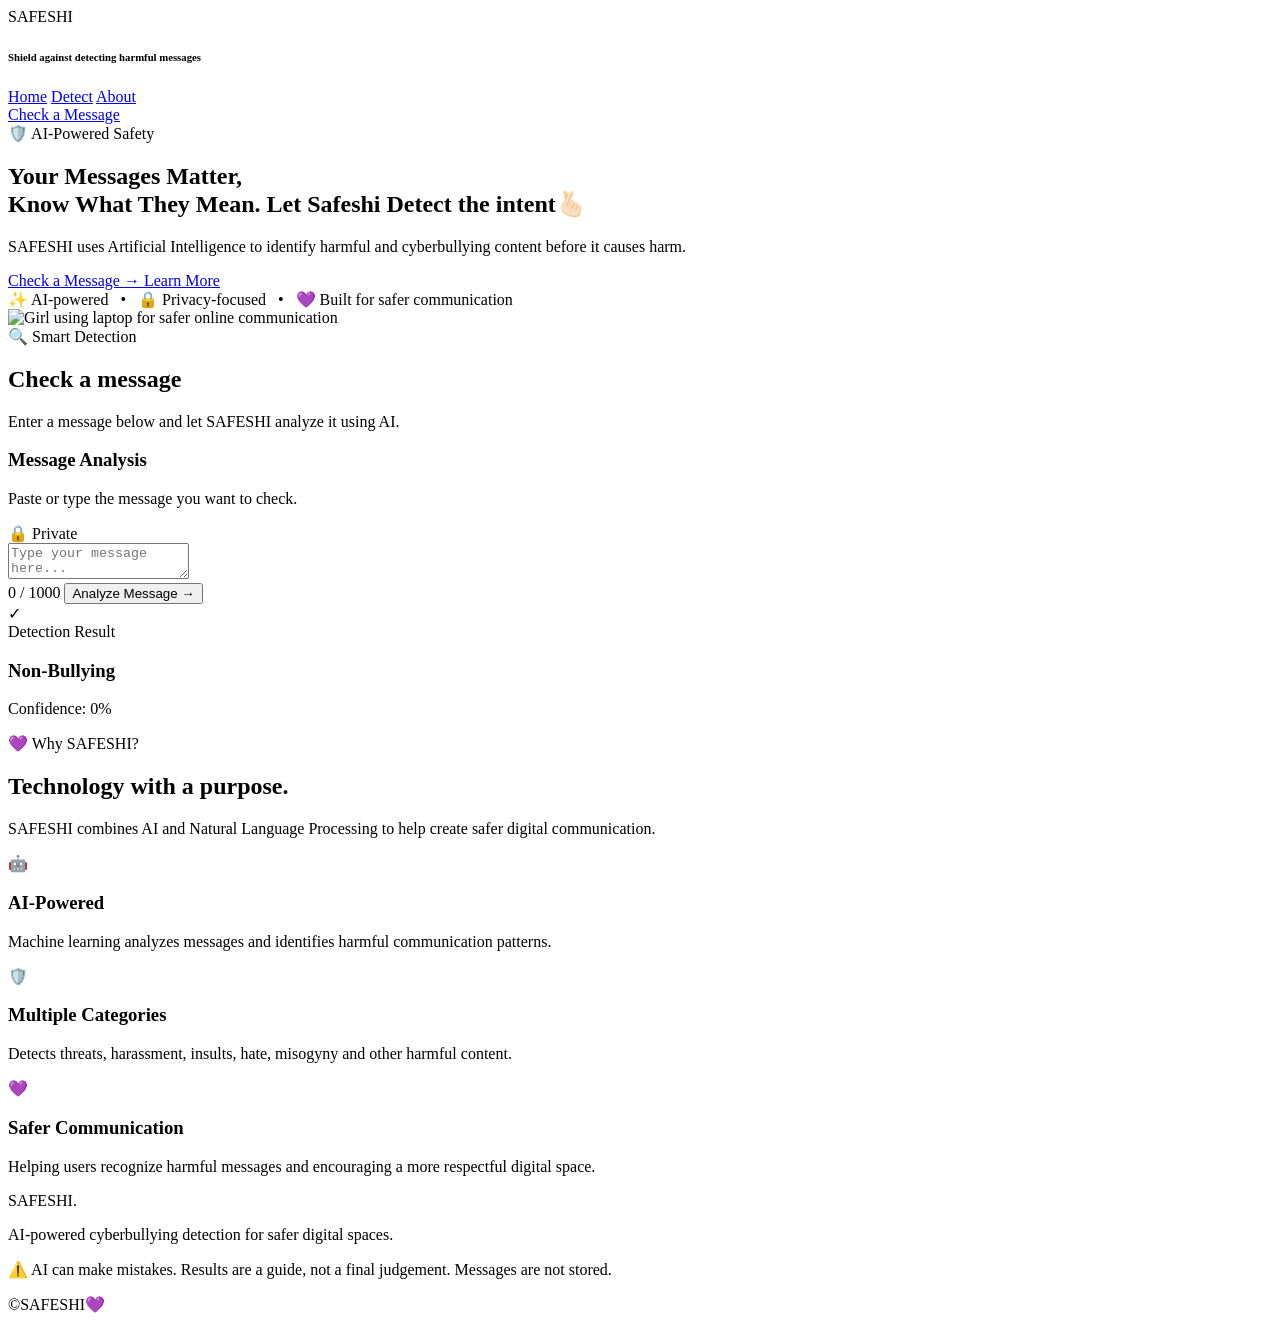
==== index.html @ 0d562625 "Rename frontend/safeshi.html to index.html" ====
<!DOCTYPE html>
<html lang="en">
<head>
    <meta charset="UTF-8">
    <meta name="viewport" content="width=device-width, initial-scale=1.0">

    <title>SAFESHI — AI Cyberbullying Detection</title>

    <link rel="stylesheet" href="safeshi.css">
</head>

<body>

    <!-- NAVBAR -->
    <header class="navbar">
        <div class="logo">
            SAFESHI<span></span><br>
           <h6>Shield against detecting harmful messages</h6>
            
        </div>

        <nav>
            <a href="#home">Home</a>
            <a href="#detect">Detect</a>
            <a href="#about">About</a>
        </nav>

        <a href="#detect" class="nav-button">
            Check a Message
        </a>
    </header>


    <!-- HERO SECTION -->
    <section class="hero" id="home">

        <div class="hero-content">

            <div class="tag">
                🛡️ AI-Powered Safety
            </div>

            <h1>
                Your Messages Matter,<br>
                Know What They Mean.
                <span>Let Safeshi Detect the intent🫰🏻</span>
            
            </h1>

            <p>
                SAFESHI uses Artificial Intelligence to identify
                harmful and cyberbullying content before it causes harm.
            </p>

            <div class="hero-buttons">
                <a href="#detect" class="primary-button">
                    Check a Message →
                </a>

                <a href="#about" class="secondary-button">
                    Learn More
                </a>
            </div>

            <div class="trust-text">
                ✨ AI-powered &nbsp; • &nbsp; 🔒 Privacy-focused &nbsp; • &nbsp; 💜 Built for safer communication
            </div>

        </div>


        <!-- HERO ILLUSTRATION -->
        <div class="hero-visual">

            <div class="blob"></div>

            

            <div class="illustration">
                <div class="shield">
                    <div class="hero-image">
                    <img
                    src="girl_illustration.png"
                    alt="Girl using laptop for safer online communication">
                    </div>
                </div>
            </div>



            
            

        

    </section>


    <!-- DETECTION SECTION -->
    <section class="detect-section" id="detect">

        <div class="section-heading">

            <div class="tag">
                🔍 Smart Detection
            </div>

            <h2>
                Check a message
            </h2>

            <p>
                Enter a message below and let SAFESHI analyze
                it using AI.
            </p>

        </div>


        <div class="detector-card">

            <div class="input-header">
                <div>
                    <h3>Message Analysis</h3>
                    <p>Paste or type the message you want to check.</p>
                </div>

                <span class="secure-badge">
                    🔒 Private
                </span>
            </div>


            <textarea
                id="messageInput"
                placeholder="Type your message here..."
                maxlength="1000"
            ></textarea>


            <div class="input-footer">

                <span id="characterCount">
                    0 / 1000
                </span>

                <button id="detectButton">
                    Analyze Message →
                </button>

            </div>


            <!-- RESULT -->
            <div id="resultCard" class="result-card hidden">

                <div class="result-icon" id="resultIcon">
                    ✓
                </div>

                <div class="result-content">

                    <span class="result-label">
                        Detection Result
                    </span>

                    <h3 id="resultCategory">
                        Non-Bullying
                    </h3>

                    <p id="resultConfidence">
                        Confidence: 0%
                    </p>

                </div>

            </div>

        </div>

    </section>


    <!-- FEATURES -->
    <section class="features" id="about">

        <div class="section-heading">

            <div class="tag">
                💜 Why SAFESHI?
            </div>

            <h2>
                Technology with a purpose.
            </h2>

            <p>
                SAFESHI combines AI and Natural Language Processing
                to help create safer digital communication.
            </p>

        </div>


        <div class="feature-grid">

            <div class="feature-card">
                <div class="feature-icon">🤖</div>

                <h3>AI-Powered</h3>

                <p>
                    Machine learning analyzes messages and
                    identifies harmful communication patterns.
                </p>
            </div>


            <div class="feature-card">
                <div class="feature-icon">🛡️</div>

                <h3>Multiple Categories</h3>

                <p>
                    Detects threats, harassment, insults,
                    hate, misogyny and other harmful content.
                </p>
            </div>


            <div class="feature-card">
                <div class="feature-icon">💜</div>

                <h3>Safer Communication</h3>

                <p>
                    Helping users recognize harmful messages
                    and encouraging a more respectful digital space.
                </p>
            </div>

        </div>

    </section>


    <!-- FOOTER -->
    <footer>

        <div class="footer-logo">
            SAFESHI<span>.</span>
        </div>

        <p>
            AI-powered cyberbullying detection for safer digital spaces.
        </p>
        <p>⚠️ AI can make mistakes. Results are a guide, not a final judgement. Messages are not stored.</p>

        <div class="footer-bottom">
            ©SAFESHI💜
        </div>

    </footer>


    <script src="safeshi.js"></script>

</body>
</html>
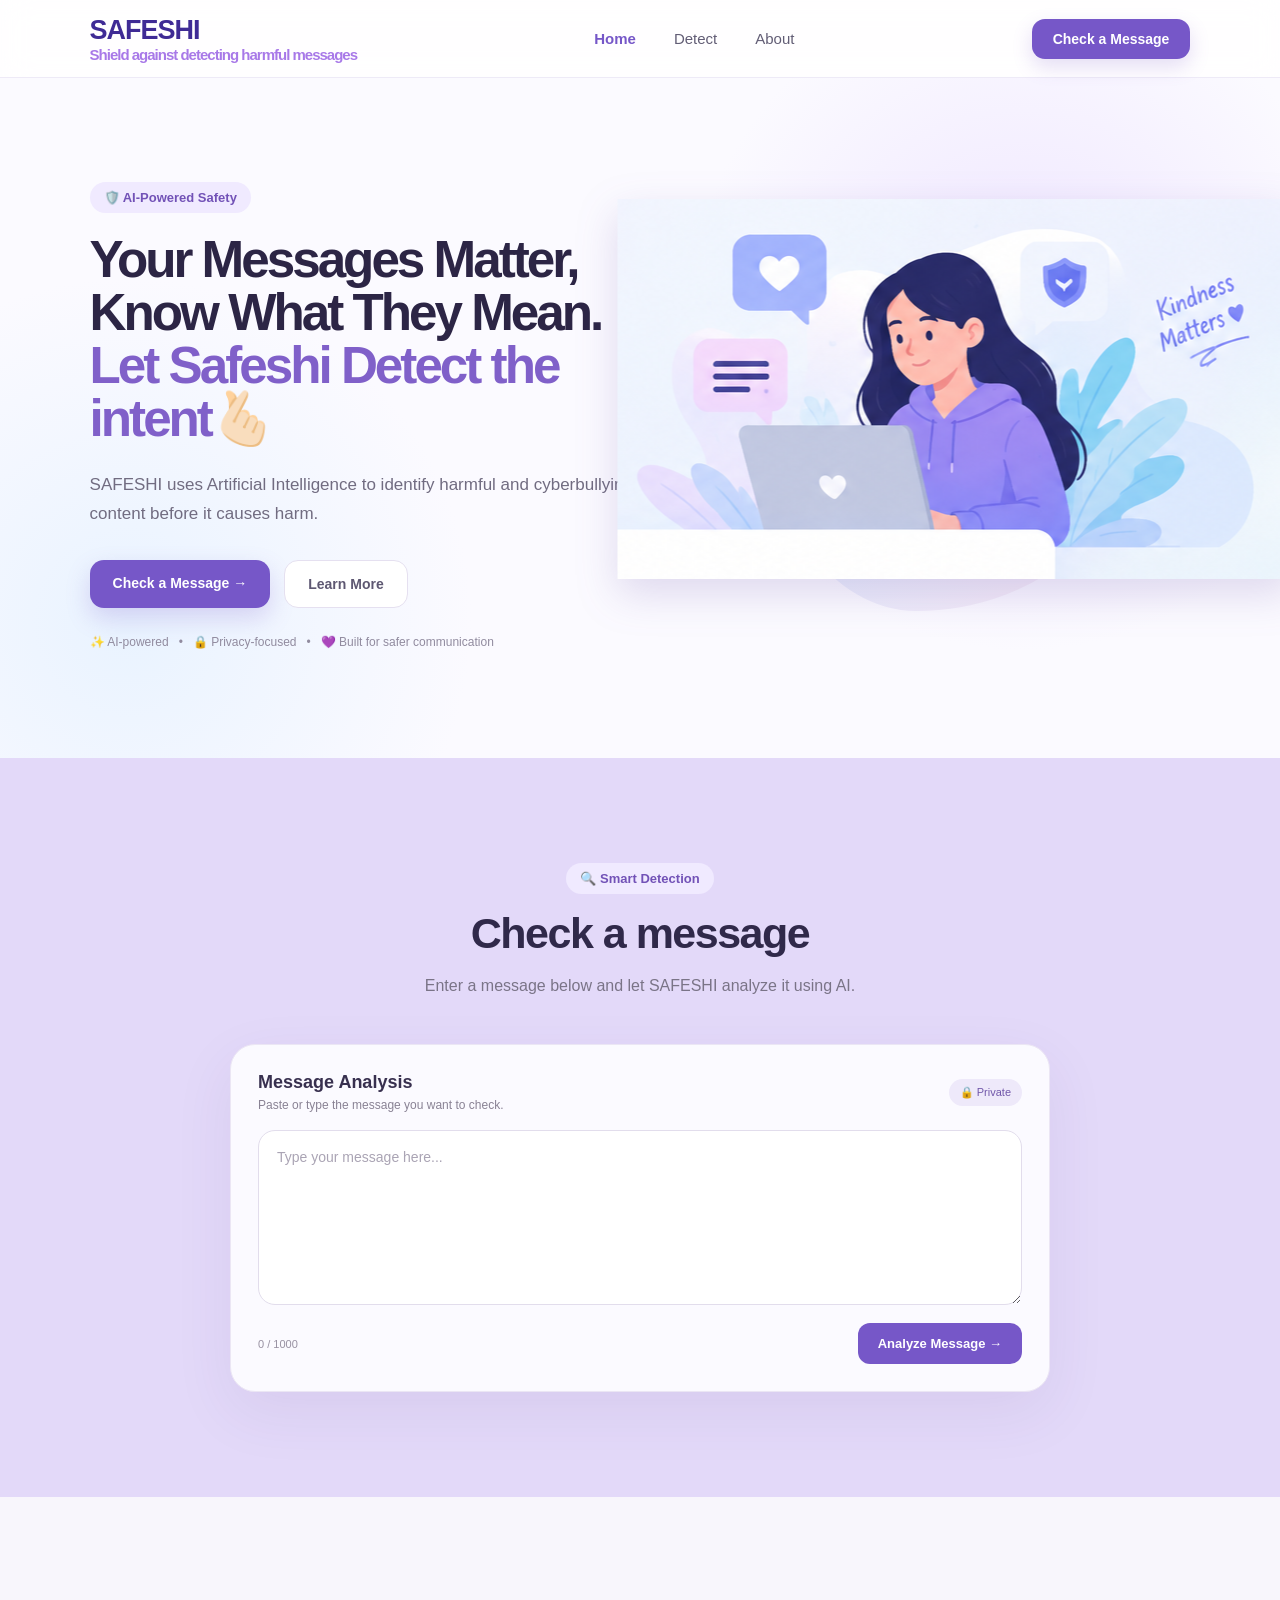
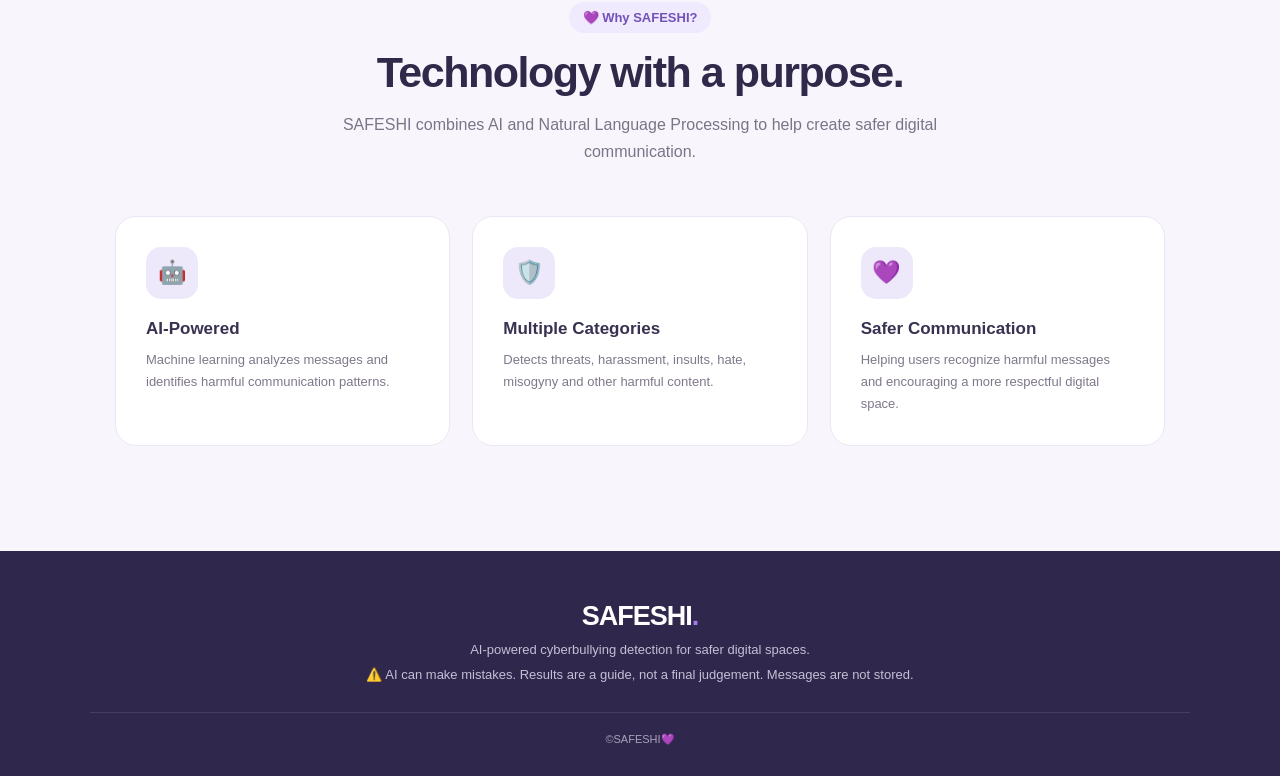
==== commit d47e311b: "updated becoz index.html is outside frontend folder while others are inside it...so we just change(/" ====
--- a/index.html
+++ b/index.html
@@ -6,7 +6,7 @@
 
     <title>SAFESHI — AI Cyberbullying Detection</title>
 
-    <link rel="stylesheet" href="safeshi.css">
+    <link rel="stylesheet" href="frontend/safeshi.css">
 </head>
 
 <body>
@@ -80,7 +80,7 @@
                 <div class="shield">
                     <div class="hero-image">
                     <img
-                    src="girl_illustration.png"
+                    src="frontend/girl_illustration.png"
                     alt="Girl using laptop for safer online communication">
                     </div>
                 </div>
@@ -263,7 +263,7 @@
     </footer>
 
 
-    <script src="safeshi.js"></script>
+    <script src="frontend/safeshi.js"></script>
 
 </body>
 </html>
--- a/frontend/safeshi.css
+++ b/frontend/safeshi.css
@@ -0,0 +1,730 @@
+
+/* ================================
+   SAFESHI — MAIN STYLES
+================================ */
+
+* {
+    margin: 0;
+    padding: 0;
+    box-sizing: border-box;
+}
+
+html {
+    scroll-behavior: smooth;
+}
+
+body {
+    font-family: "Segoe UI", Arial, sans-serif;
+    background: #fbfaff;
+    color: #25213b;
+    overflow-x: hidden;
+}
+
+
+/* ================================
+   NAVBAR
+================================ */
+
+.navbar {
+    width: 100%;
+    height: 78px;
+    padding: 0 7%;
+    display: flex;
+    align-items: center;
+    justify-content: space-between;
+    background: rgba(255, 255, 255, 0.82);
+    backdrop-filter: blur(15px);
+    position: sticky;
+    top: 0;
+    z-index: 100;
+    border-bottom: 1px solid #eeeaf7;
+}
+
+.logo,
+.footer-logo {
+    font-size: 27px;
+    font-weight: 800;
+    letter-spacing: -1px;
+    color: #3f2b95;
+}
+
+.logo span,
+.footer-logo span {
+    color: #a879e8;
+   
+}
+
+
+.logo h6 {
+    /* styles here */
+    font-size: 15px;
+    color: #a879e8;
+    
+}
+
+.navbar nav {
+    display: flex;
+    gap: 38px;
+}
+
+.navbar nav a {
+    text-decoration: none;
+    color: #625d75;
+    font-size: 15px;
+    font-weight: 500;
+    transition: 0.3s;
+}
+
+.navbar nav a:hover {
+    color: #8060c8;
+}
+
+.nav-button {
+    text-decoration: none;
+    background: #7657c8;
+    color: white;
+    padding: 12px 21px;
+    border-radius: 13px;
+    font-size: 14px;
+    font-weight: 600;
+    box-shadow: 0 8px 20px rgba(118, 87, 200, 0.2);
+    transition: 0.3s;
+}
+
+.nav-button:hover {
+    transform: translateY(-2px);
+    box-shadow: 0 12px 25px rgba(118, 87, 200, 0.28);
+}
+
+
+/* ================================
+   HERO
+================================ */
+
+.hero {
+    min-height: 680px;
+    padding: 75px 7% 80px;
+    display: flex;
+    align-items: center;
+    justify-content: space-between;
+    gap: 60px;
+    position: relative;
+    overflow: hidden;
+    background:
+        radial-gradient(circle at 80% 35%, #eee5ff 0%, transparent 30%),
+        radial-gradient(circle at 10% 80%, #e9f3ff 0%, transparent 27%),
+        #fbfaff;
+}
+
+.hero-content {
+    width: 52%;
+    position: relative;
+    z-index: 2;
+}
+
+.tag {
+    display: inline-flex;
+    align-items: center;
+    gap: 7px;
+    padding: 8px 14px;
+    border-radius: 30px;
+    background: #f0eaff;
+    color: #7252b7;
+    font-size: 13px;
+    font-weight: 600;
+    margin-bottom: 20px;
+}
+
+.hero h1 {
+    font-size: clamp(40px, 4vw, 65px);
+    line-height: 1.04;
+    letter-spacing: -3px;
+    color: #2c2545;
+    max-width: 600px;
+}
+
+.hero h1 span {
+    display: block;
+    color: #8060c9;
+}
+
+.hero p {
+    margin-top: 25px;
+    max-width: 580px;
+    color: #716c81;
+    font-size: 17px;
+    line-height: 1.7;
+}
+
+.hero-buttons {
+    display: flex;
+    gap: 14px;
+    margin-top: 32px;
+}
+
+.primary-button,
+.secondary-button {
+    text-decoration: none;
+    padding: 15px 23px;
+    border-radius: 14px;
+    font-size: 14px;
+    font-weight: 650;
+    transition: 0.3s;
+}
+
+.primary-button {
+    background: #7657c8;
+    color: white;
+    box-shadow: 0 10px 25px rgba(118, 87, 200, 0.22);
+}
+
+.primary-button:hover {
+    transform: translateY(-3px);
+}
+
+.secondary-button {
+    color: #5e5872;
+    background: white;
+    border: 1px solid #e5e0f0;
+}
+
+.secondary-button:hover {
+    border-color: #c7b9e8;
+}
+
+.trust-text {
+    margin-top: 27px;
+    font-size: 12px;
+    color: #918b9f;
+}
+
+
+/* ================================
+   HERO ILLUSTRATION
+================================ */
+
+.hero-visual {
+    width: 43%;
+    min-height: 460px;
+    position: relative;
+    display: flex;
+    justify-content: center;
+    align-items: center;
+}
+
+.blob {
+    width: 390px;
+    height: 390px;
+    position: absolute;
+    border-radius: 47% 53% 60% 40% / 43% 45% 55% 57%;
+    background: linear-gradient(
+        145deg,
+        #eee4ff,
+        #e5efff,
+        #f9e7f4
+    );
+    animation: floatingBlob 7s ease-in-out infinite;
+}
+
+@keyframes floatingBlob {
+    0%, 100% {
+        transform: rotate(0deg) scale(1);
+    }
+
+    50% {
+        transform: rotate(5deg) scale(1.03);
+    }
+}
+
+.illustration {
+    width: 310px;
+    height: 350px;
+    position: relative;
+    z-index: 2;
+}
+
+.shield {
+    position: absolute;
+    left: 50%;
+    top: 75px;
+    transform: translateX(-50%);
+    width: 135px;
+    height: 160px;
+    background: linear-gradient(145deg, #9a7de0, #6f55bd);
+    display: flex;
+    align-items: center;
+    justify-content: center;
+    font-size: 55px;
+    filter: drop-shadow(0 15px 20px rgba(93, 67, 160, 0.18));
+}
+
+
+
+
+.head {
+    width: 55px;
+    height: 55px;
+    background: #ffd8c8;
+    border-radius: 50%;
+    margin: auto;
+}
+
+.body {
+    width: 88px;
+    height: 110px;
+    margin-top: 5px;
+    border-radius: 45px 45px 15px 15px;
+    background: #91a9df;
+}
+
+.person-right .body {
+    background: #dba2ca;
+}
+
+.heart {
+    position: absolute;
+    z-index: 4;
+    left: 50%;
+    bottom: 12px;
+    transform: translateX(-50%);
+    font-size: 35px;
+}
+
+
+/* ================================
+   FLOATING CARDS
+================================ */
+
+.floating-card {
+    position: absolute;
+    z-index: 5;
+    display: flex;
+    align-items: center;
+    gap: 10px;
+    padding: 13px 16px;
+    background: rgba(255, 255, 255, 0.9);
+    border: 1px solid rgba(255, 255, 255, 0.8);
+    border-radius: 16px;
+    box-shadow: 0 15px 35px rgba(79, 61, 126, 0.12);
+    backdrop-filter: blur(10px);
+}
+
+.floating-card > div {
+    display: flex;
+    flex-direction: column;
+}
+
+.floating-card strong {
+    color: #40375c;
+    font-size: 12px;
+}
+
+.floating-card small {
+    color: #918b9f;
+    font-size: 10px;
+    margin-top: 3px;
+}
+
+.card-one {
+    top: 75px;
+    left: 0;
+    animation: floatingCard 4s ease-in-out infinite;
+}
+
+.card-two {
+    bottom: 55px;
+    right: 0;
+    animation: floatingCard 4s ease-in-out infinite reverse;
+}
+
+@keyframes floatingCard {
+    0%, 100% {
+        transform: translateY(0);
+    }
+
+    50% {
+        transform: translateY(-10px);
+    }
+}
+
+
+/* ================================
+   DETECTION SECTION
+================================ */
+
+.detect-section {
+    padding: 105px 7%;
+    background: #e3d9f9;
+}
+
+.section-heading {
+    text-align: center;
+    max-width: 650px;
+    margin: auto;
+}
+
+.section-heading .tag {
+    margin-bottom: 15px;
+}
+
+.section-heading h2 {
+    font-size: 43px;
+    letter-spacing: -1.5px;
+    color: #30294a;
+}
+
+.section-heading p {
+    margin-top: 14px;
+    color: #7a7487;
+    line-height: 1.7;
+}
+
+
+/* ================================
+   DETECTOR CARD
+================================ */
+
+.detector-card {
+    max-width: 820px;
+    margin: 45px auto 0;
+    padding: 27px;
+    background: #fbfaff;
+    border: 1px solid #ebe6f4;
+    border-radius: 25px;
+    box-shadow: 0 20px 60px rgba(74, 53, 120, 0.08);
+}
+
+.input-header {
+    display: flex;
+    justify-content: space-between;
+    align-items: center;
+    margin-bottom: 18px;
+}
+
+.input-header h3 {
+    color: #38304f;
+    font-size: 18px;
+}
+
+.input-header p {
+    color: #898294;
+    font-size: 12px;
+    margin-top: 5px;
+}
+
+.secure-badge {
+    padding: 7px 11px;
+    border-radius: 20px;
+    background: #eee9fa;
+    color: #7157aa;
+    font-size: 11px;
+}
+
+textarea {
+    width: 100%;
+    height: 175px;
+    resize: vertical;
+    border: 1px solid #e2ddec;
+    border-radius: 17px;
+    padding: 18px;
+    font-family: inherit;
+    font-size: 14px;
+    color: #373147;
+    outline: none;
+    background: white;
+    transition: 0.3s;
+}
+
+textarea::placeholder {
+    color: #aaa4b4;
+}
+
+textarea:focus {
+    border-color: #aa91dc;
+    box-shadow: 0 0 0 4px #f0ebfb;
+}
+
+.input-footer {
+    margin-top: 14px;
+    display: flex;
+    align-items: center;
+    justify-content: space-between;
+}
+
+#characterCount {
+    font-size: 11px;
+    color: #9891a2;
+}
+
+#detectButton {
+    border: none;
+    padding: 13px 20px;
+    border-radius: 12px;
+    background: #7657c8;
+    color: white;
+    font-size: 13px;
+    font-weight: 600;
+    cursor: pointer;
+    transition: 0.3s;
+}
+
+#detectButton:hover {
+    background: #6649b4;
+    transform: translateY(-2px);
+}
+
+#detectButton:disabled {
+    opacity: 0.6;
+    cursor: not-allowed;
+    transform: none;
+}
+
+
+/* ================================
+   RESULT CARD
+================================ */
+
+.result-card {
+    margin-top: 22px;
+    padding: 18px;
+    border-radius: 17px;
+    background: white;
+    border: 1px solid #e6e0f0;
+    display: flex;
+    align-items: center;
+    gap: 15px;
+}
+
+.result-card.hidden {
+    display: none;
+}
+
+.result-icon {
+    width: 48px;
+    height: 48px;
+    border-radius: 14px;
+    display: flex;
+    align-items: center;
+    justify-content: center;
+    background: #e7f7ee;
+    color: #32905a;
+    font-size: 20px;
+    font-weight: bold;
+}
+
+.result-label {
+    color: #9992a5;
+    font-size: 11px;
+}
+
+.result-content h3 {
+    margin-top: 3px;
+    color: #39314f;
+    font-size: 18px;
+}
+
+.result-content p {
+    margin-top: 4px;
+    color: #7d7689;
+    font-size: 12px;
+}
+
+
+/* ================================
+   FEATURES
+================================ */
+
+.features {
+    padding: 105px 7%;
+    background: #f8f6fc;
+}
+
+.feature-grid {
+    max-width: 1050px;
+    margin: 50px auto 0;
+    display: grid;
+    grid-template-columns: repeat(3, 1fr);
+    gap: 22px;
+}
+
+.feature-card {
+    padding: 30px;
+    background: white;
+    border: 1px solid #ebe6f3;
+    border-radius: 21px;
+    transition: 0.3s;
+}
+
+.feature-card:hover {
+    transform: translateY(-5px);
+    box-shadow: 0 15px 35px rgba(75, 57, 116, 0.08);
+}
+
+.feature-icon {
+    width: 52px;
+    height: 52px;
+    display: flex;
+    align-items: center;
+    justify-content: center;
+    border-radius: 15px;
+    background: #eee8fb;
+    font-size: 23px;
+    margin-bottom: 20px;
+}
+
+.feature-card h3 {
+    color: #39314f;
+    font-size: 17px;
+}
+
+.feature-card p {
+    color: #7f788a;
+    font-size: 13px;
+    line-height: 1.7;
+    margin-top: 10px;
+}
+
+
+/* ================================
+   FOOTER
+================================ */
+
+footer {
+    padding: 50px 7% 30px;
+    text-align: center;
+    background: #30274c;
+    color: white;
+}
+
+.footer-logo {
+    color: white;
+}
+
+footer p {
+    color: #c5bfd5;
+    margin-top: 10px;
+    font-size: 13px;
+}
+
+.footer-bottom {
+    margin-top: 30px;
+    padding-top: 20px;
+    border-top: 1px solid rgba(255, 255, 255, 0.1);
+    color: #a9a2ba;
+    font-size: 11px;
+}
+
+
+/* ================================
+   RESPONSIVE
+================================ */
+
+@media (max-width: 900px) {
+
+    .hero {
+        flex-direction: column;
+        text-align: center;
+        padding-top: 55px;
+    }
+
+    .hero-content {
+        width: 100%;
+    }
+
+    .hero p {
+        margin-left: auto;
+        margin-right: auto;
+    }
+
+    .hero-buttons {
+        justify-content: center;
+    }
+
+    .hero-visual {
+        width: 100%;
+    }
+
+    .feature-grid {
+        grid-template-columns: 1fr;
+        max-width: 500px;
+    }
+}
+
+
+@media (max-width: 650px) {
+
+    .navbar {
+        padding: 0 5%;
+    }
+
+    .navbar nav {
+        display: none;
+    }
+
+    .nav-button {
+        padding: 10px 14px;
+        font-size: 12px;
+    }
+
+    .hero {
+        padding-left: 5%;
+        padding-right: 5%;
+    }
+
+    .hero h1 {
+        font-size: 43px;
+        letter-spacing: -2px;
+    }
+
+    .hero-visual {
+        transform: scale(0.82);
+        margin-top: -20px;
+        margin-bottom: -35px;
+    }
+
+    .hero-buttons {
+        flex-direction: column;
+    }
+
+    .detect-section,
+    .features {
+        padding-left: 5%;
+        padding-right: 5%;
+    }
+
+    .section-heading h2 {
+        font-size: 34px;
+    }
+
+    .detector-card {
+        padding: 18px;
+    }
+
+    .input-header {
+        align-items: flex-start;
+        gap: 10px;
+    }
+
+    .input-footer {
+        align-items: flex-end;
+        gap: 15px;
+    }
+
+    #detectButton {
+        padding: 12px 15px;
+    }
+}
+
+/* ===== SEVERITY COLORS (added) ===== */
+.result-card[data-severity="safe"]      { --sev: #32905a; --sev-bg: #e7f7ee; }
+.result-card[data-severity="medium"]    { --sev: #ea580c; --sev-bg: #ffedd5; }
+.result-card[data-severity="high"]      { --sev: #dc2626; --sev-bg: #fee2e2; }
+.result-card[data-severity="uncertain"] { --sev: #a16207; --sev-bg: #fef9c3; }
+
+.result-card[data-severity]                      { border-color: var(--sev); }
+.result-card[data-severity] .result-icon         { background: var(--sev-bg); color: var(--sev); }
+.result-card[data-severity] .result-content h3   { color: var(--sev); }
+
+/* ===== NAV: active link + anchor offset (added) ===== */
+.navbar nav a.active { color: #7657c8; font-weight: 700; }
+section { scroll-margin-top: 78px; } /* sticky navbar no longer hides headings */
